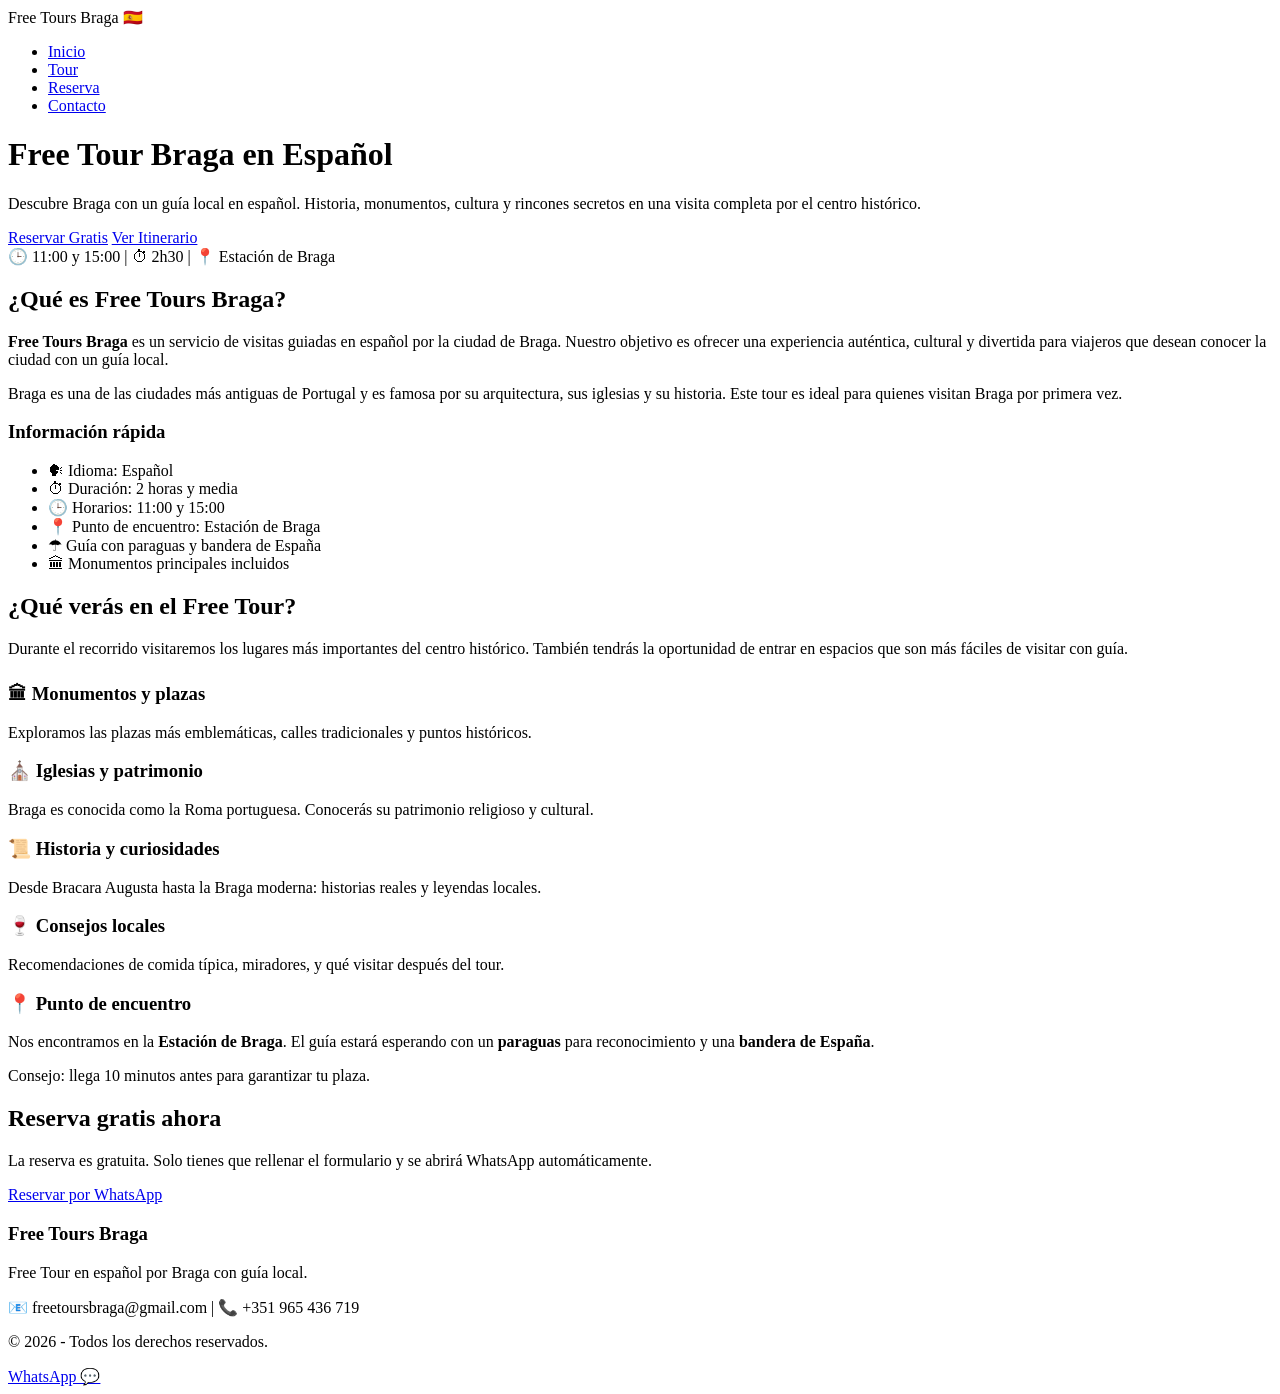
==== index.html @ 22ea5c7d "Create index.html for Free Tours Braga website Add a complete HTML structure for Free Tours Braga we" ====
<!DOCTYPE html>
<html lang="es">
<head>
  <meta charset="UTF-8">
  <meta name="viewport" content="width=device-width, initial-scale=1.0">

  <title>Free Tours Braga | Free Tour en Español Braga | Reserva Gratis</title>
  <meta name="description" content="Free Tours Braga: Free Tour en español por Braga con guía local. Punto de encuentro en la Estación de Braga. Tours a las 11:00 y 15:00. Duración 2h30. Reserva gratis por WhatsApp." />

  <meta name="robots" content="index, follow">
  <meta name="author" content="Free Tours Braga">

  <meta property="og:title" content="Free Tours Braga | Free Tour en Español">
  <meta property="og:description" content="Descubre Braga con guía local en español. Reserva gratis. Tours a las 11:00 y 15:00. Punto de encuentro: Estación de Braga.">
  <meta property="og:type" content="website">

  <link rel="canonical" href="https://TEU-SITE-AQUI/index.html">
  <link rel="stylesheet" href="style.css">

  <script type="application/ld+json">
  {
    "@context": "https://schema.org",
    "@type": "TouristTrip",
    "name": "Free Tour Braga en Español",
    "description": "Free Tour en español en Braga con guía local. Duración 2h30. Punto de encuentro en la Estación de Braga. Tours a las 11:00 y 15:00.",
    "touristType": "Turistas",
    "provider": {
      "@type": "Organization",
      "name": "Free Tours Braga",
      "email": "freetoursbraga@gmail.com",
      "telephone": "+351965436719"
    },
    "itinerary": {
      "@type": "Place",
      "name": "Centro histórico de Braga"
    }
  }
  </script>
</head>

<body>

  <nav>
    <div class="container">
      <div class="logo">Free Tours Braga 🇪🇸</div>
      <ul>
        <li><a href="index.html">Inicio</a></li>
        <li><a href="tour.html">Tour</a></li>
        <li><a href="reserva.html">Reserva</a></li>
        <li><a href="contacto.html">Contacto</a></li>
      </ul>
    </div>
  </nav>

  <header>
    <h1>Free Tour Braga en Español</h1>
    <p>
      Descubre Braga con un <span class="highlight">guía local</span> en español.
      Historia, monumentos, cultura y rincones secretos en una visita completa por el centro histórico.
    </p>

    <a class="btn btn-primary" href="reserva.html">Reservar Gratis</a>
    <a class="btn btn-outline" href="tour.html">Ver Itinerario</a>

    <div class="badge">🕒 11:00 y 15:00 | ⏱ 2h30 | 📍 Estación de Braga</div>
  </header>

  <section>
    <div class="container grid grid-2">
      <div>
        <h2>¿Qué es Free Tours Braga?</h2>
        <p>
          <b>Free Tours Braga</b> es un servicio de visitas guiadas en español por la ciudad de Braga.
          Nuestro objetivo es ofrecer una experiencia auténtica, cultural y divertida para viajeros
          que desean conocer la ciudad con un guía local.
        </p>

        <p style="margin-top:14px;">
          Braga es una de las ciudades más antiguas de Portugal y es famosa por su arquitectura,
          sus iglesias y su historia. Este tour es ideal para quienes visitan Braga por primera vez.
        </p>
      </div>

      <div class="card">
        <h3>Información rápida</h3>
        <ul>
          <li>🗣 Idioma: Español</li>
          <li>⏱ Duración: 2 horas y media</li>
          <li>🕒 Horarios: 11:00 y 15:00</li>
          <li>📍 Punto de encuentro: Estación de Braga</li>
          <li>☂ Guía con paraguas y bandera de España</li>
          <li>🏛 Monumentos principales incluidos</li>
        </ul>
      </div>
    </div>
  </section>

  <section style="background:white;">
    <div class="container">
      <h2>¿Qué verás en el Free Tour?</h2>
      <p>
        Durante el recorrido visitaremos los lugares más importantes del centro histórico.
        También tendrás la oportunidad de entrar en espacios que son más fáciles de visitar con guía.
      </p>

      <div class="grid grid-2" style="margin-top:25px;">
        <div class="card">
          <h3>🏛 Monumentos y plazas</h3>
          <p>
            Exploramos las plazas más emblemáticas, calles tradicionales y puntos históricos.
          </p>
        </div>

        <div class="card">
          <h3>⛪ Iglesias y patrimonio</h3>
          <p>
            Braga es conocida como la Roma portuguesa. Conocerás su patrimonio religioso y cultural.
          </p>
        </div>

        <div class="card">
          <h3>📜 Historia y curiosidades</h3>
          <p>
            Desde Bracara Augusta hasta la Braga moderna: historias reales y leyendas locales.
          </p>
        </div>

        <div class="card">
          <h3>🍷 Consejos locales</h3>
          <p>
            Recomendaciones de comida típica, miradores, y qué visitar después del tour.
          </p>
        </div>
      </div>
    </div>
  </section>

  <section>
    <div class="container grid grid-2">
      <div class="card">
        <h3>📍 Punto de encuentro</h3>
        <p>
          Nos encontramos en la <b>Estación de Braga</b>.
          El guía estará esperando con un <b>paraguas</b> para reconocimiento y una <b>bandera de España</b>.
        </p>
        <p style="margin-top:12px;" class="small-note">
          Consejo: llega 10 minutos antes para garantizar tu plaza.
        </p>
      </div>

      <div>
        <h2>Reserva gratis ahora</h2>
        <p>
          La reserva es gratuita. Solo tienes que rellenar el formulario y se abrirá WhatsApp automáticamente.
        </p>
        <a class="btn btn-primary" href="reserva.html">Reservar por WhatsApp</a>
      </div>
    </div>
  </section>

  <footer>
    <h3>Free Tours Braga</h3>
    <p>Free Tour en español por Braga con guía local.</p>
    <p>📧 freetoursbraga@gmail.com | 📞 +351 965 436 719</p>
    <p>© 2026 - Todos los derechos reservados.</p>
  </footer>

  <a class="whatsapp" href="https://wa.me/351965436719" target="_blank">WhatsApp 💬</a>

</body>
</html>
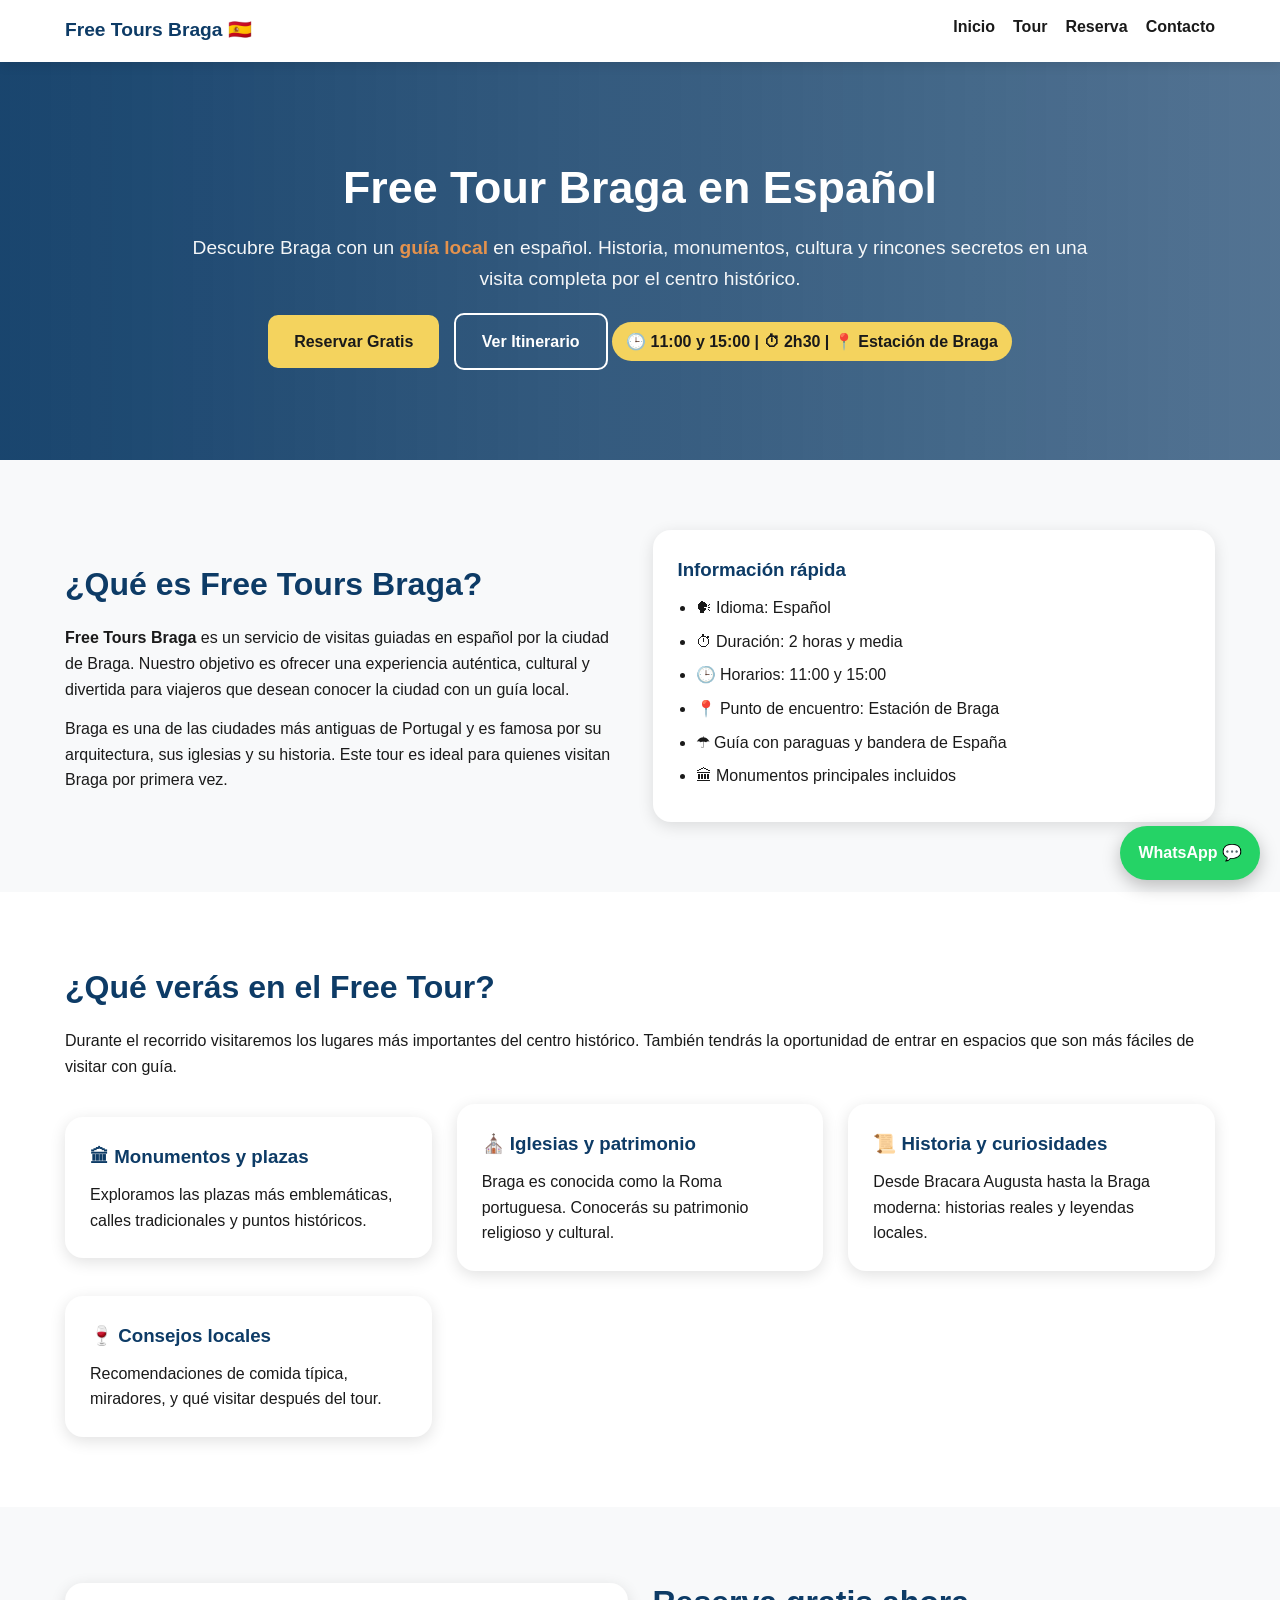
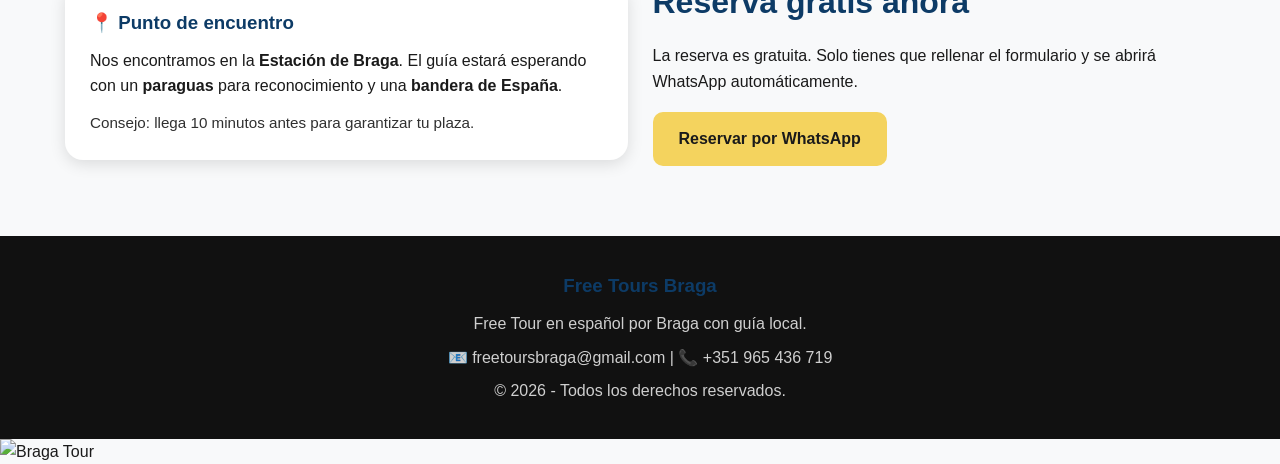
==== commit 9e68866f: "Add image tag for Braga Tour in index.html" ====
--- a/index.html
+++ b/index.html
@@ -169,3 +169,4 @@
 
 </body>
 </html>
+<img src="imgREADME.md" alt="Braga Tour">
--- a/style.css
+++ b/style.css
@@ -0,0 +1,234 @@
+:root {
+  --primary: #0d3b66;
+  --secondary: #f4d35e;
+  --accent: #ee964b;
+  --light: #f8f9fa;
+  --dark: #1a1a1a;
+  --shadow: rgba(0,0,0,0.12);
+}
+
+* {
+  margin: 0;
+  padding: 0;
+  box-sizing: border-box;
+  font-family: Arial, Helvetica, sans-serif;
+}
+
+body {
+  background: var(--light);
+  color: var(--dark);
+  line-height: 1.6;
+}
+
+nav {
+  background: white;
+  box-shadow: 0 2px 12px var(--shadow);
+  padding: 14px 20px;
+  position: sticky;
+  top: 0;
+  z-index: 999;
+}
+
+nav .container {
+  max-width: 1150px;
+  margin: auto;
+  display: flex;
+  justify-content: space-between;
+  align-items: center;
+}
+
+nav .logo {
+  font-weight: bold;
+  font-size: 1.2rem;
+  color: var(--primary);
+}
+
+nav ul {
+  list-style: none;
+  display: flex;
+  gap: 18px;
+}
+
+nav ul li a {
+  text-decoration: none;
+  font-weight: bold;
+  color: var(--dark);
+}
+
+nav ul li a:hover {
+  color: var(--primary);
+}
+
+.container {
+  max-width: 1150px;
+  margin: auto;
+}
+
+header {
+  background: linear-gradient(to right, rgba(13, 59, 102, 0.95), rgba(13, 59, 102, 0.70)),
+  url("https://images.unsplash.com/photo-1562585195-97aff4c77d77?auto=format&fit=crop&w=1600&q=80") center/cover;
+  color: white;
+  padding: 90px 20px;
+  text-align: center;
+}
+
+header h1 {
+  font-size: 2.8rem;
+  margin-bottom: 10px;
+}
+
+header p {
+  max-width: 900px;
+  margin: auto;
+  font-size: 1.2rem;
+  opacity: 0.95;
+}
+
+.btn {
+  display: inline-block;
+  margin-top: 18px;
+  padding: 14px 26px;
+  border-radius: 10px;
+  text-decoration: none;
+  font-weight: bold;
+  transition: 0.3s;
+}
+
+.btn-primary {
+  background: var(--secondary);
+  color: var(--dark);
+}
+
+.btn-primary:hover {
+  transform: translateY(-2px);
+  background: #f6dd7b;
+}
+
+.btn-outline {
+  border: 2px solid white;
+  color: white;
+  margin-left: 10px;
+}
+
+.btn-outline:hover {
+  background: rgba(255,255,255,0.15);
+}
+
+section {
+  padding: 70px 20px;
+}
+
+.grid {
+  display: grid;
+  gap: 25px;
+}
+
+.grid-2 {
+  grid-template-columns: repeat(auto-fit, minmax(320px, 1fr));
+  align-items: center;
+}
+
+.card {
+  background: white;
+  padding: 25px;
+  border-radius: 18px;
+  box-shadow: 0 4px 16px var(--shadow);
+}
+
+h2 {
+  color: var(--primary);
+  font-size: 2rem;
+  margin-bottom: 15px;
+}
+
+h3 {
+  color: var(--primary);
+  margin-bottom: 10px;
+}
+
+ul {
+  padding-left: 18px;
+}
+
+ul li {
+  margin-bottom: 8px;
+}
+
+footer {
+  background: #111;
+  color: white;
+  padding: 35px 20px;
+  text-align: center;
+}
+
+footer p {
+  opacity: 0.8;
+  margin-top: 8px;
+}
+
+.whatsapp {
+  position: fixed;
+  bottom: 20px;
+  right: 20px;
+  background: #25D366;
+  color: white;
+  padding: 14px 18px;
+  border-radius: 50px;
+  font-weight: bold;
+  text-decoration: none;
+  box-shadow: 0 6px 18px rgba(0,0,0,0.25);
+  transition: 0.3s;
+  z-index: 9999;
+}
+
+.whatsapp:hover {
+  transform: scale(1.05);
+}
+
+.page-title {
+  background: var(--primary);
+  color: white;
+  padding: 55px 20px;
+  text-align: center;
+}
+
+.page-title h1 {
+  font-size: 2.2rem;
+}
+
+.page-title p {
+  opacity: 0.9;
+  margin-top: 10px;
+  max-width: 900px;
+  margin-left: auto;
+  margin-right: auto;
+}
+
+.badge {
+  display: inline-block;
+  margin-top: 16px;
+  background: var(--secondary);
+  color: var(--dark);
+  padding: 7px 14px;
+  border-radius: 20px;
+  font-weight: bold;
+}
+
+.highlight {
+  color: var(--accent);
+  font-weight: bold;
+}
+
+.small-note {
+  font-size: 0.95rem;
+  opacity: 0.9;
+}
+
+@media (max-width: 750px) {
+  nav ul {
+    display: none;
+  }
+  header h1 {
+    font-size: 2rem;
+  }
+}
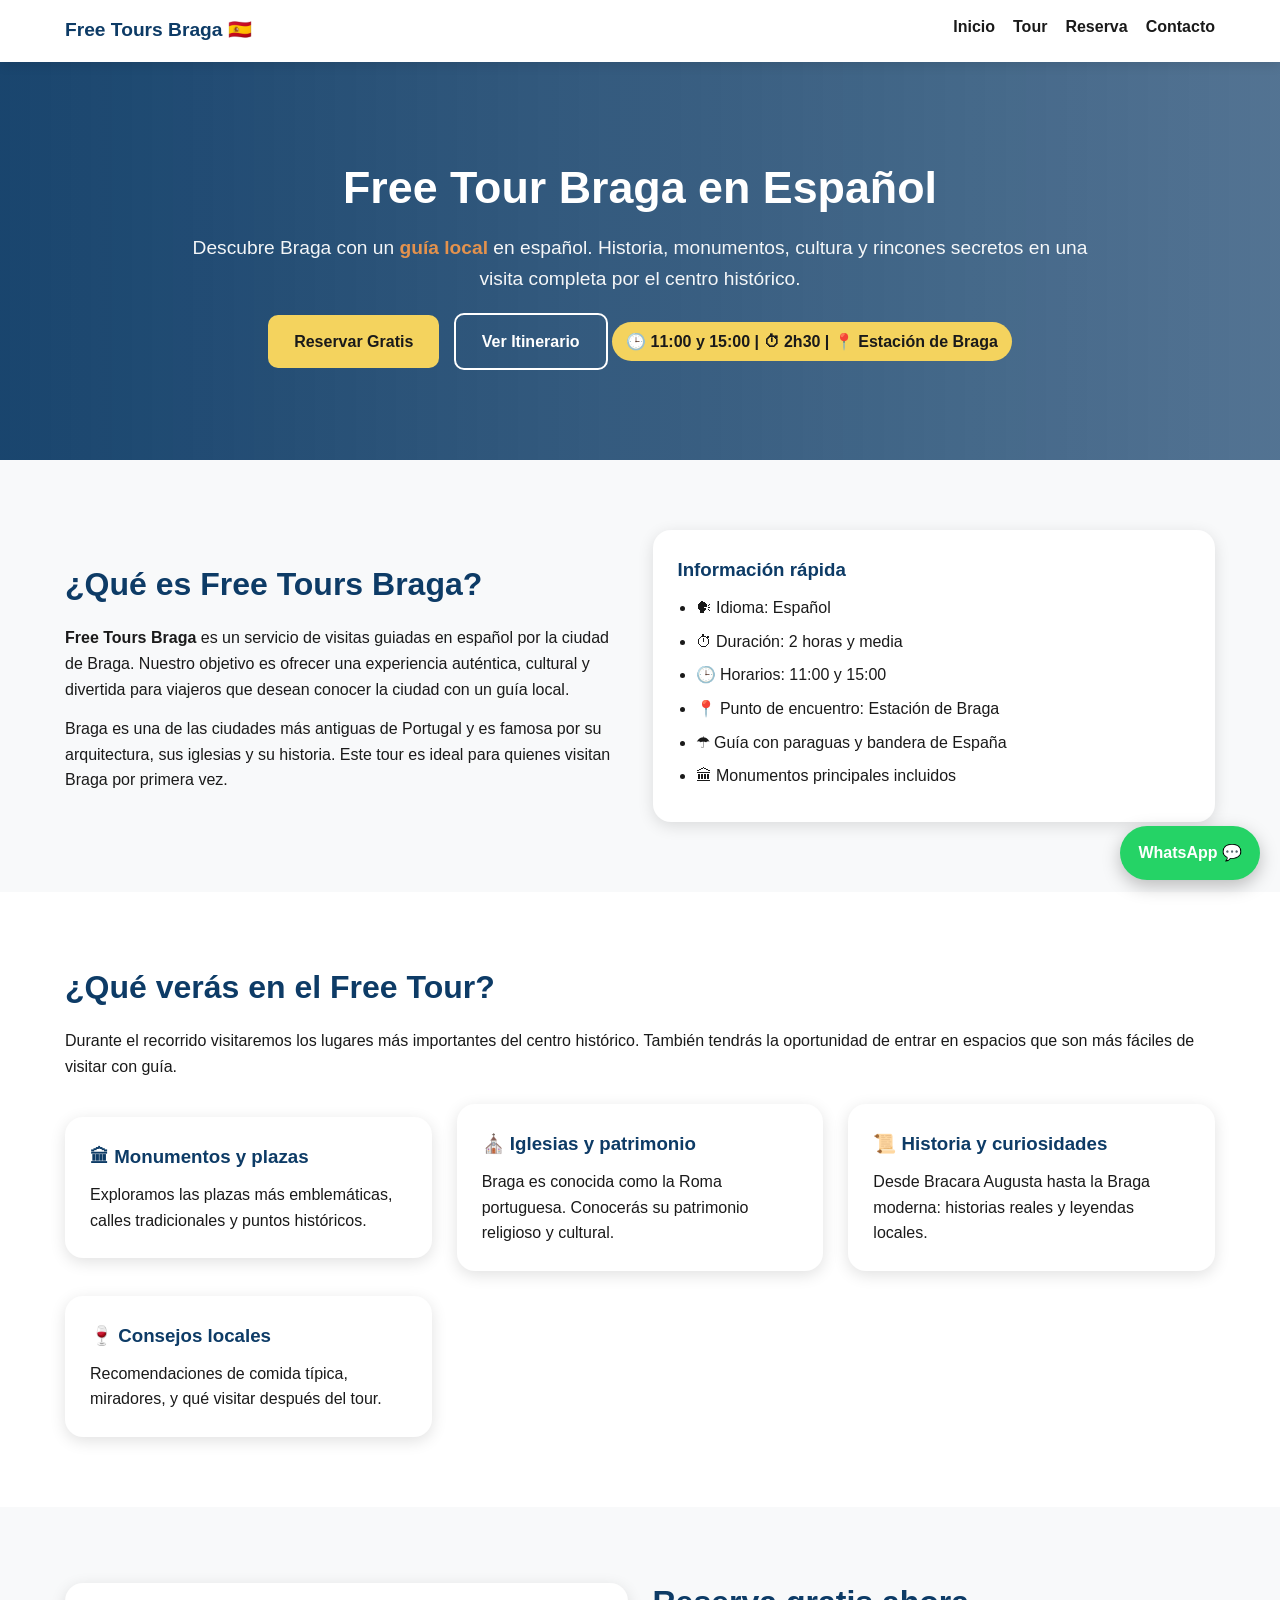
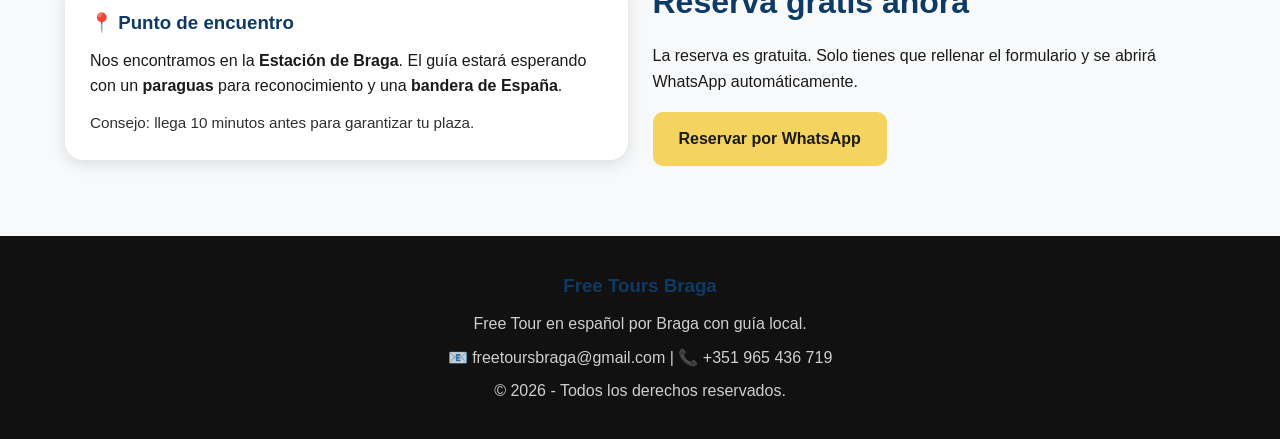
==== commit f00fe28b: "Reorder closing </html> tag and image tag Moved the closing </html> tag above the image tag." ====
--- a/index.html
+++ b/index.html
@@ -169,4 +169,3 @@
 
 </body>
 </html>
-<img src="imgREADME.md" alt="Braga Tour">
